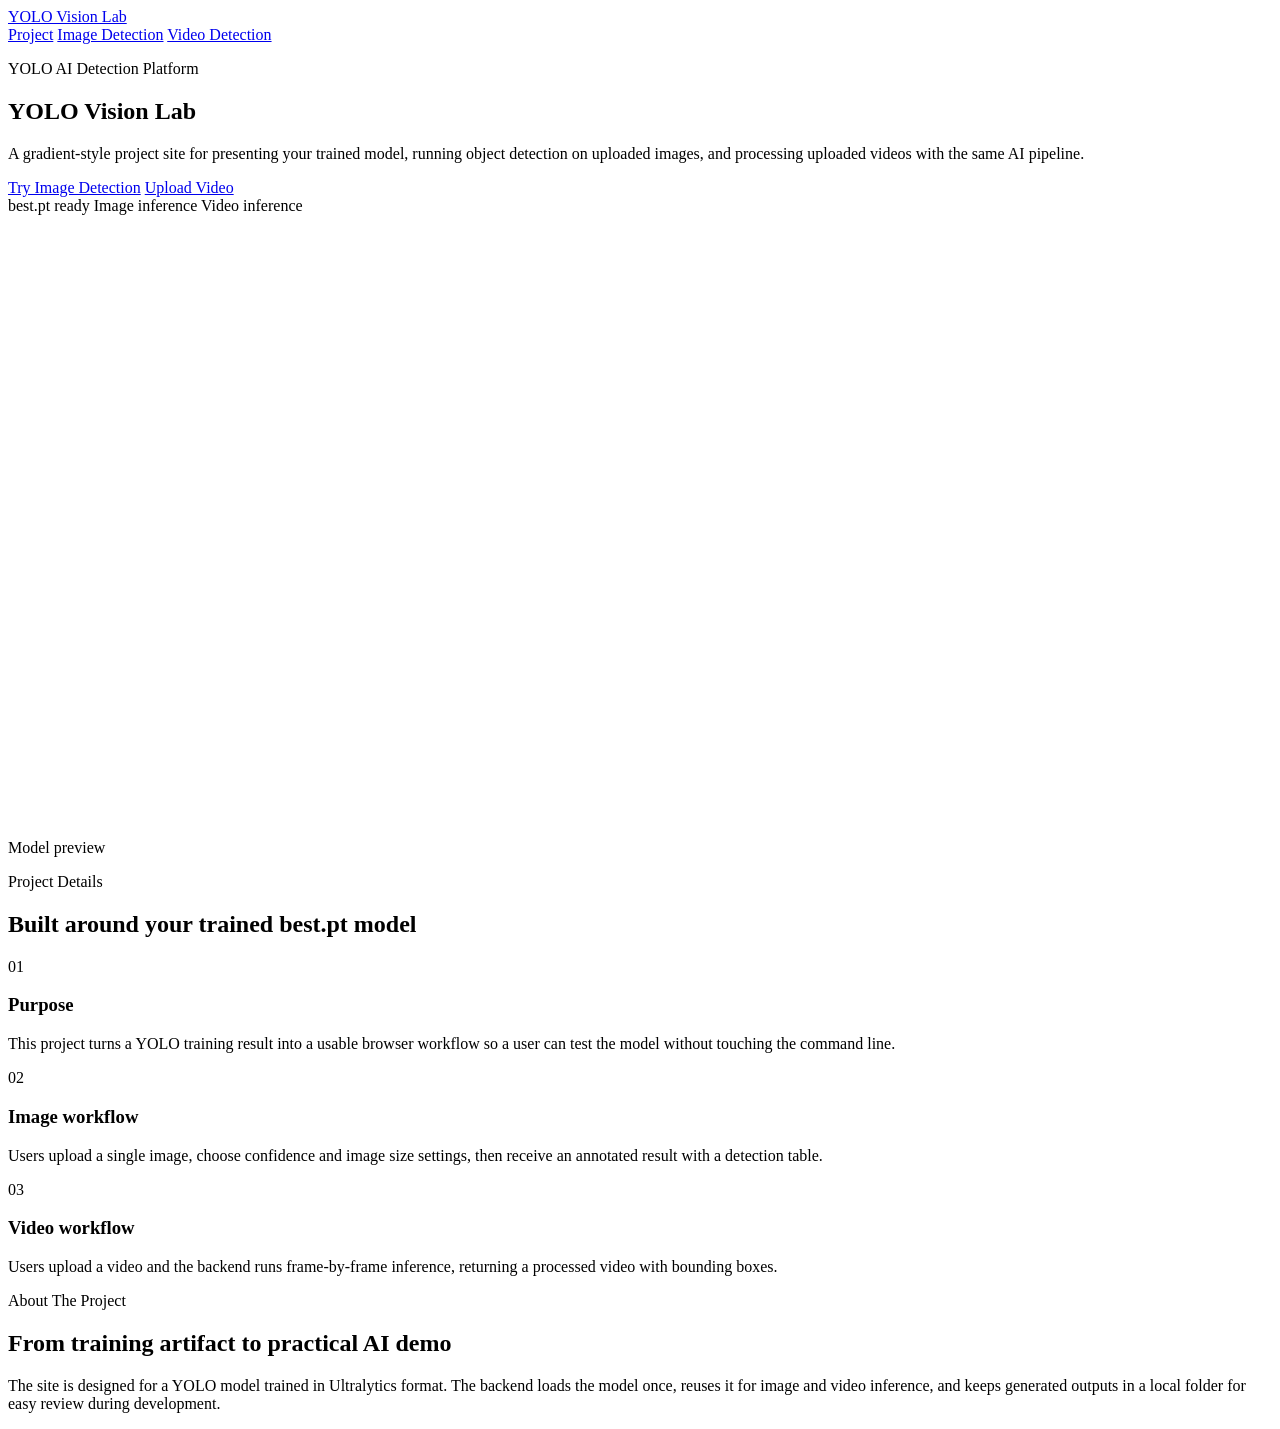
==== static/index.html @ c18973a6 "Build YOLO detection website" ====
<!doctype html>
<html lang="en">
  <head>
    <meta charset="utf-8">
    <meta name="viewport" content="width=device-width, initial-scale=1">
    <title>YOLO Vision Lab</title>
    <link rel="stylesheet" href="/assets/styles.css">
    <script defer src="/assets/app.js"></script>
  </head>
  <body data-page="home">
    <header class="site-header">
      <a class="brand" href="/" aria-label="YOLO Vision Lab home">
        <span class="brand-mark"></span>
        <span>YOLO Vision Lab</span>
      </a>
      <nav class="nav-links" aria-label="Primary navigation">
        <a href="/" aria-current="page">Project</a>
        <a href="/image">Image Detection</a>
        <a href="/video">Video Detection</a>
      </nav>
    </header>

    <main>
      <section class="hero-shell">
        <div class="hero-copy">
          <p class="eyebrow">YOLO AI Detection Platform</p>
          <h1>YOLO Vision Lab</h1>
          <p class="lead">
            A gradient-style project site for presenting your trained model, running object
            detection on uploaded images, and processing uploaded videos with the same AI pipeline.
          </p>
          <div class="hero-actions">
            <a class="button primary" href="/image">Try Image Detection</a>
            <a class="button secondary" href="/video">Upload Video</a>
          </div>
          <div class="signal-row" aria-label="Project highlights">
            <span>best.pt ready</span>
            <span>Image inference</span>
            <span>Video inference</span>
          </div>
        </div>
        <div class="vision-stage" aria-label="Animated detection preview">
          <canvas id="vision-canvas" width="900" height="620"></canvas>
          <div class="stage-status">
            <span class="pulse-dot"></span>
            <span>Model preview</span>
          </div>
        </div>
      </section>

      <section class="content-band">
        <div class="section-heading">
          <p class="eyebrow">Project Details</p>
          <h2>Built around your trained <span>best.pt</span> model</h2>
        </div>
        <div class="detail-grid">
          <article class="detail-card">
            <span class="card-index">01</span>
            <h3>Purpose</h3>
            <p>
              This project turns a YOLO training result into a usable browser workflow so a user
              can test the model without touching the command line.
            </p>
          </article>
          <article class="detail-card">
            <span class="card-index">02</span>
            <h3>Image workflow</h3>
            <p>
              Users upload a single image, choose confidence and image size settings, then receive
              an annotated result with a detection table.
            </p>
          </article>
          <article class="detail-card">
            <span class="card-index">03</span>
            <h3>Video workflow</h3>
            <p>
              Users upload a video and the backend runs frame-by-frame inference, returning a
              processed video with bounding boxes.
            </p>
          </article>
        </div>
      </section>

      <section class="content-band light">
        <div class="about-layout">
          <div>
            <p class="eyebrow">About The Project</p>
            <h2>From training artifact to practical AI demo</h2>
          </div>
          <p>
            The site is designed for a YOLO model trained in Ultralytics format. The backend loads
            the model once, reuses it for image and video inference, and keeps generated outputs in
            a local folder for easy review during development.
          </p>
        </div>
      </section>
    </main>
  </body>
</html>
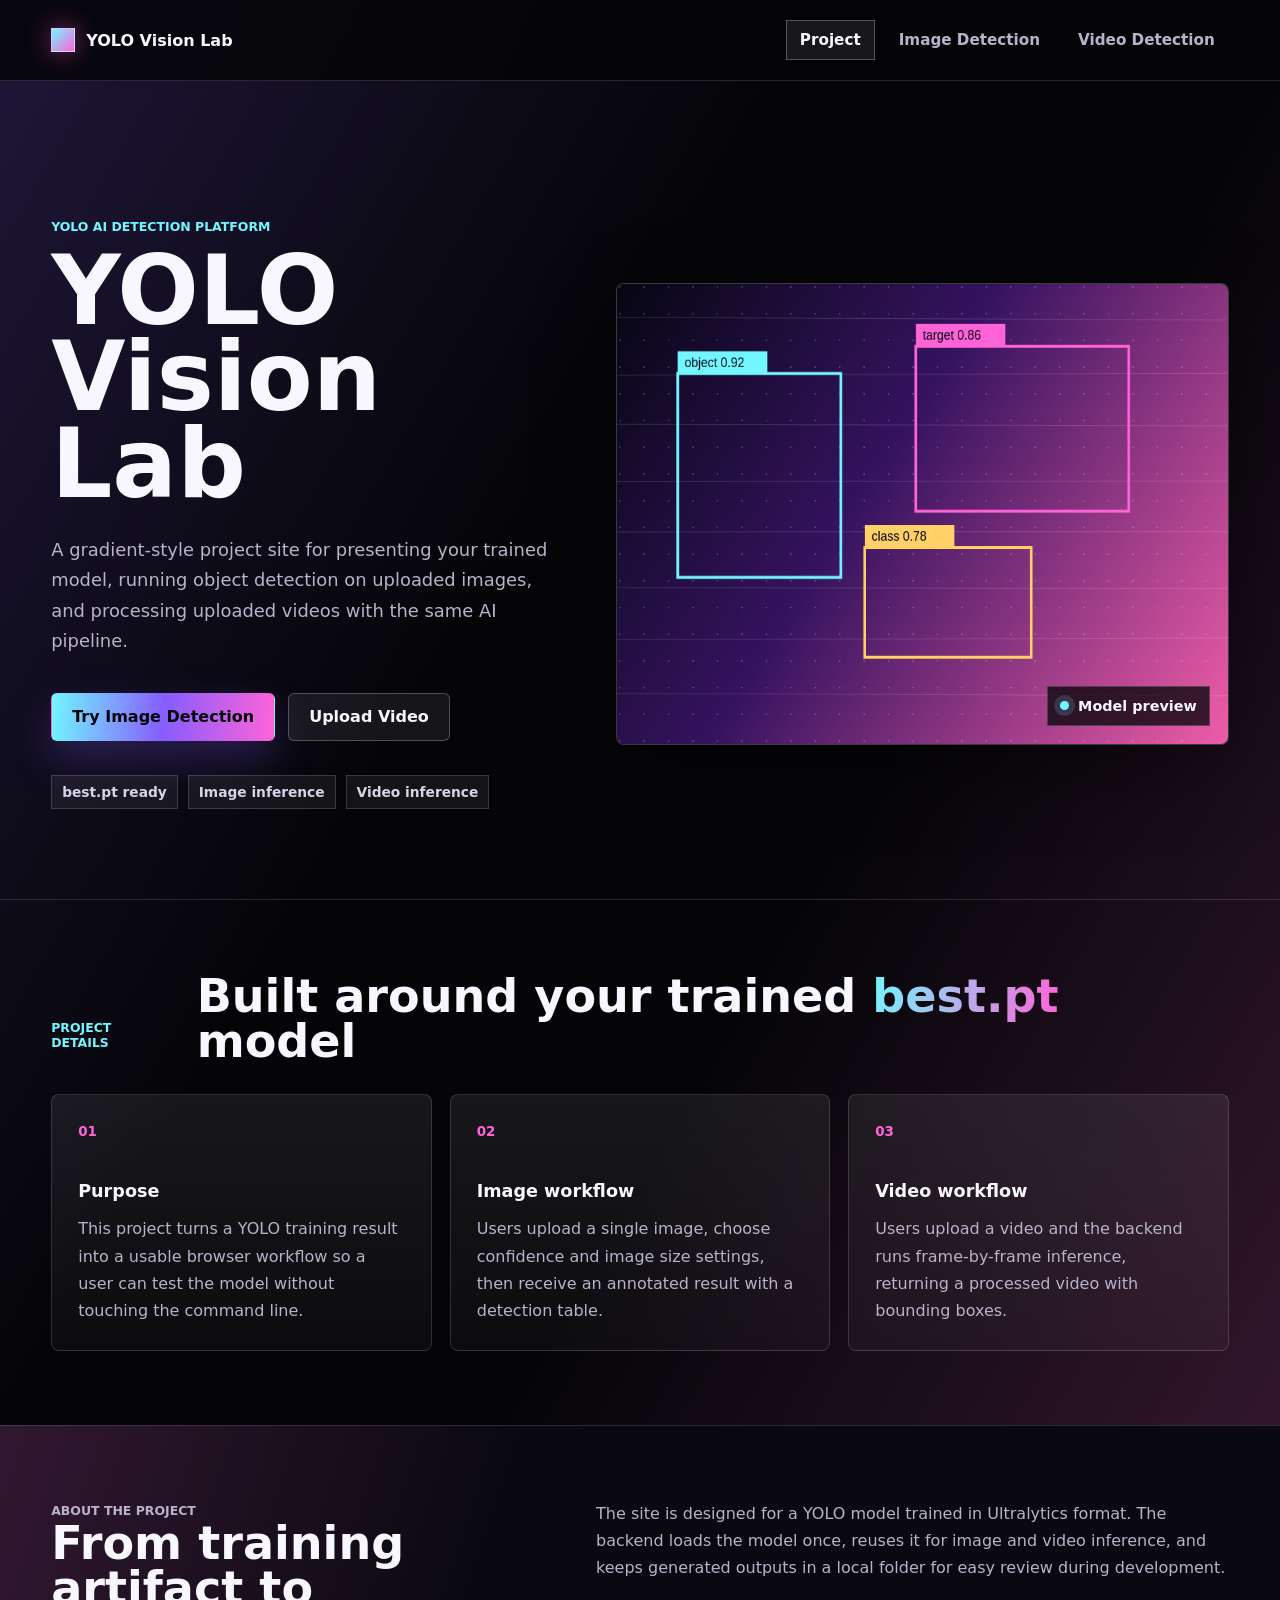
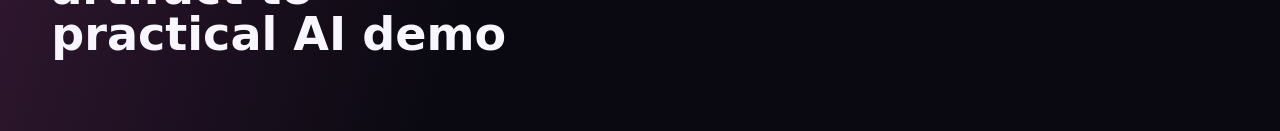
==== commit 2ff6f18a: "Add GitHub Pages preview" ====
--- a/static/index.html
+++ b/static/index.html
@@ -4,19 +4,19 @@
     <meta charset="utf-8">
     <meta name="viewport" content="width=device-width, initial-scale=1">
     <title>YOLO Vision Lab</title>
-    <link rel="stylesheet" href="/assets/styles.css">
-    <script defer src="/assets/app.js"></script>
+    <link rel="stylesheet" href="assets/styles.css">
+    <script defer src="assets/app.js"></script>
   </head>
   <body data-page="home">
     <header class="site-header">
-      <a class="brand" href="/" aria-label="YOLO Vision Lab home">
+      <a class="brand" href="index.html" aria-label="YOLO Vision Lab home">
         <span class="brand-mark"></span>
         <span>YOLO Vision Lab</span>
       </a>
       <nav class="nav-links" aria-label="Primary navigation">
-        <a href="/" aria-current="page">Project</a>
-        <a href="/image">Image Detection</a>
-        <a href="/video">Video Detection</a>
+        <a href="index.html" aria-current="page">Project</a>
+        <a href="image.html">Image Detection</a>
+        <a href="video.html">Video Detection</a>
       </nav>
     </header>
 
@@ -30,8 +30,8 @@
             detection on uploaded images, and processing uploaded videos with the same AI pipeline.
           </p>
           <div class="hero-actions">
-            <a class="button primary" href="/image">Try Image Detection</a>
-            <a class="button secondary" href="/video">Upload Video</a>
+            <a class="button primary" href="image.html">Try Image Detection</a>
+            <a class="button secondary" href="video.html">Upload Video</a>
           </div>
           <div class="signal-row" aria-label="Project highlights">
             <span>best.pt ready</span>
--- a/static/assets/styles.css
+++ b/static/assets/styles.css
@@ -0,0 +1,574 @@
+:root {
+  color-scheme: dark;
+  --ink: #f8f7ff;
+  --muted: #b8b2ca;
+  --paper: #050508;
+  --surface: #0f0d18;
+  --surface-strong: #171225;
+  --line: rgba(255, 255, 255, 0.14);
+  --cyan: #72f6ff;
+  --pink: #ff63d8;
+  --violet: #865dff;
+  --gold: #ffd166;
+  --shadow: 0 24px 80px rgba(0, 0, 0, 0.38);
+  font-family: Inter, ui-sans-serif, system-ui, -apple-system, BlinkMacSystemFont, "Segoe UI", sans-serif;
+}
+
+* {
+  box-sizing: border-box;
+}
+
+body {
+  margin: 0;
+  min-height: 100vh;
+  background:
+    linear-gradient(120deg, rgba(134, 93, 255, 0.2), transparent 36%),
+    linear-gradient(300deg, rgba(255, 99, 216, 0.22), transparent 42%),
+    var(--paper);
+  color: var(--ink);
+}
+
+a {
+  color: inherit;
+  text-decoration: none;
+}
+
+button,
+input,
+select {
+  font: inherit;
+}
+
+.site-header {
+  position: sticky;
+  top: 0;
+  z-index: 10;
+  display: flex;
+  align-items: center;
+  justify-content: space-between;
+  gap: 24px;
+  padding: 20px clamp(18px, 4vw, 64px);
+  border-bottom: 1px solid var(--line);
+  background: rgba(5, 5, 8, 0.86);
+  backdrop-filter: blur(18px);
+}
+
+.brand {
+  display: inline-flex;
+  align-items: center;
+  gap: 11px;
+  min-width: max-content;
+  font-weight: 820;
+}
+
+.brand-mark {
+  width: 24px;
+  height: 24px;
+  border: 1px solid rgba(255, 255, 255, 0.42);
+  background: linear-gradient(135deg, var(--cyan), var(--pink));
+  box-shadow: 0 0 26px rgba(255, 99, 216, 0.48);
+}
+
+.nav-links {
+  display: flex;
+  align-items: center;
+  justify-content: flex-end;
+  gap: 10px;
+  flex-wrap: wrap;
+}
+
+.nav-links a {
+  padding: 10px 13px;
+  border: 1px solid transparent;
+  color: var(--muted);
+  font-size: 0.95rem;
+  font-weight: 720;
+}
+
+.nav-links a:hover,
+.nav-links a[aria-current="page"] {
+  border-color: rgba(255, 255, 255, 0.26);
+  background: rgba(255, 255, 255, 0.08);
+  color: var(--ink);
+}
+
+.hero-shell {
+  display: grid;
+  grid-template-columns: minmax(0, 0.9fr) minmax(360px, 1.1fr);
+  gap: clamp(30px, 5vw, 76px);
+  align-items: center;
+  min-height: calc(100vh - 82px);
+  padding: clamp(48px, 7vw, 96px) clamp(18px, 4vw, 64px) 42px;
+}
+
+.hero-copy {
+  max-width: 680px;
+}
+
+.eyebrow {
+  margin: 0 0 14px;
+  color: var(--cyan);
+  font-size: 0.78rem;
+  font-weight: 860;
+  letter-spacing: 0;
+  text-transform: uppercase;
+}
+
+h1,
+h2,
+h3,
+p {
+  overflow-wrap: anywhere;
+}
+
+h1 {
+  margin: 0;
+  max-width: 780px;
+  font-size: clamp(3.3rem, 7.5vw, 7.2rem);
+  line-height: 0.9;
+  letter-spacing: 0;
+}
+
+h2 {
+  margin: 0;
+  font-size: clamp(2rem, 3.6vw, 3.7rem);
+  line-height: 0.98;
+  letter-spacing: 0;
+}
+
+h2 span {
+  background: linear-gradient(100deg, var(--cyan), var(--pink));
+  -webkit-background-clip: text;
+  background-clip: text;
+  color: transparent;
+}
+
+h3 {
+  margin: 0 0 14px;
+  font-size: 1.1rem;
+}
+
+.lead {
+  margin: 28px 0 0;
+  max-width: 620px;
+  color: var(--muted);
+  font-size: 1.12rem;
+  line-height: 1.7;
+}
+
+.hero-actions {
+  display: flex;
+  flex-wrap: wrap;
+  gap: 13px;
+  margin-top: 36px;
+}
+
+.button {
+  display: inline-flex;
+  align-items: center;
+  justify-content: center;
+  min-height: 48px;
+  padding: 0 20px;
+  border: 1px solid rgba(255, 255, 255, 0.24);
+  border-radius: 6px;
+  cursor: pointer;
+  font-weight: 820;
+}
+
+.button.primary {
+  border-color: transparent;
+  background: linear-gradient(95deg, var(--cyan), var(--violet), var(--pink));
+  color: #050508;
+  box-shadow: 0 18px 42px rgba(134, 93, 255, 0.26);
+}
+
+.button.secondary {
+  background: rgba(255, 255, 255, 0.07);
+  color: var(--ink);
+}
+
+.button.full {
+  width: 100%;
+}
+
+.button:disabled {
+  cursor: wait;
+  opacity: 0.72;
+}
+
+.signal-row {
+  display: flex;
+  flex-wrap: wrap;
+  gap: 10px;
+  margin-top: 34px;
+}
+
+.signal-row span {
+  padding: 8px 10px;
+  border: 1px solid rgba(255, 255, 255, 0.16);
+  background: rgba(255, 255, 255, 0.06);
+  color: #d8d4e8;
+  font-size: 0.86rem;
+  font-weight: 760;
+}
+
+.vision-stage {
+  position: relative;
+  min-height: 460px;
+  overflow: hidden;
+  border: 1px solid rgba(255, 255, 255, 0.2);
+  border-radius: 8px;
+  background: #070713;
+  box-shadow: var(--shadow);
+}
+
+.vision-stage canvas {
+  display: block;
+  width: 100%;
+  height: 100%;
+  min-height: 460px;
+}
+
+.stage-status {
+  position: absolute;
+  right: 18px;
+  bottom: 18px;
+  display: inline-flex;
+  align-items: center;
+  gap: 9px;
+  padding: 11px 12px;
+  border: 1px solid rgba(255, 255, 255, 0.18);
+  background: rgba(5, 5, 8, 0.76);
+  color: var(--ink);
+  font-size: 0.9rem;
+  font-weight: 780;
+}
+
+.pulse-dot {
+  width: 9px;
+  height: 9px;
+  border-radius: 999px;
+  background: var(--cyan);
+  box-shadow: 0 0 0 6px rgba(114, 246, 255, 0.16);
+}
+
+.content-band {
+  padding: 74px clamp(18px, 4vw, 64px);
+  border-top: 1px solid var(--line);
+}
+
+.content-band.light {
+  background:
+    linear-gradient(108deg, rgba(255, 99, 216, 0.16), transparent 38%),
+    #0a0911;
+}
+
+.section-heading {
+  display: flex;
+  align-items: end;
+  justify-content: space-between;
+  gap: 24px;
+  max-width: 1180px;
+  margin: 0 auto 30px;
+}
+
+.detail-grid {
+  display: grid;
+  grid-template-columns: repeat(3, minmax(0, 1fr));
+  gap: 18px;
+  max-width: 1180px;
+  margin: 0 auto;
+}
+
+.detail-card {
+  min-height: 230px;
+  padding: 26px;
+  border: 1px solid var(--line);
+  border-radius: 8px;
+  background: linear-gradient(180deg, rgba(255, 255, 255, 0.08), rgba(255, 255, 255, 0.03));
+}
+
+.card-index {
+  display: inline-block;
+  margin-bottom: 42px;
+  color: var(--pink);
+  font-size: 0.84rem;
+  font-weight: 860;
+}
+
+.detail-card p,
+.about-layout p {
+  margin: 0;
+  color: var(--muted);
+  line-height: 1.7;
+}
+
+.about-layout {
+  display: grid;
+  grid-template-columns: minmax(240px, 0.76fr) minmax(300px, 1fr);
+  gap: clamp(24px, 5vw, 86px);
+  max-width: 1180px;
+  margin: 0 auto;
+}
+
+.tool-page {
+  padding: 52px clamp(18px, 4vw, 64px) 70px;
+}
+
+.tool-intro {
+  max-width: 1180px;
+  margin: 0 auto 30px;
+}
+
+.tool-intro h1 {
+  max-width: 920px;
+  font-size: clamp(2.5rem, 5vw, 5rem);
+  line-height: 0.96;
+}
+
+.tool-layout {
+  display: grid;
+  grid-template-columns: minmax(280px, 370px) minmax(0, 1fr);
+  gap: 22px;
+  align-items: start;
+  max-width: 1180px;
+  margin: 0 auto;
+}
+
+.control-panel,
+.result-panel {
+  border: 1px solid var(--line);
+  border-radius: 8px;
+  background: rgba(15, 13, 24, 0.86);
+  box-shadow: var(--shadow);
+}
+
+.control-panel {
+  display: grid;
+  gap: 20px;
+  padding: 20px;
+}
+
+.file-drop {
+  position: relative;
+  display: grid;
+  gap: 7px;
+  min-height: 146px;
+  align-content: center;
+  padding: 18px;
+  border: 1px dashed rgba(255, 255, 255, 0.34);
+  border-radius: 8px;
+  background: rgba(255, 255, 255, 0.05);
+  cursor: pointer;
+}
+
+.file-drop input {
+  position: absolute;
+  inset: 0;
+  width: 100%;
+  opacity: 0;
+  cursor: pointer;
+}
+
+.file-drop-title {
+  font-size: 1.35rem;
+  font-weight: 860;
+}
+
+.file-drop-meta {
+  color: var(--muted);
+}
+
+.field-row {
+  display: grid;
+  gap: 8px;
+}
+
+.field-row label {
+  color: #e6e2f4;
+  font-size: 0.92rem;
+  font-weight: 780;
+}
+
+.range-wrap {
+  display: grid;
+  grid-template-columns: 1fr 52px;
+  gap: 10px;
+  align-items: center;
+}
+
+input[type="range"] {
+  accent-color: var(--pink);
+}
+
+select,
+input[type="number"] {
+  width: 100%;
+  min-height: 43px;
+  padding: 0 10px;
+  border: 1px solid rgba(255, 255, 255, 0.18);
+  border-radius: 6px;
+  background: #090812;
+  color: var(--ink);
+}
+
+.form-message {
+  min-height: 42px;
+  margin: 0;
+  color: var(--muted);
+  font-size: 0.92rem;
+  line-height: 1.45;
+}
+
+.form-message[data-tone="success"] {
+  color: var(--cyan);
+}
+
+.form-message[data-tone="error"] {
+  color: #ff9d8b;
+}
+
+.result-panel {
+  overflow: hidden;
+}
+
+.result-media {
+  display: grid;
+  place-items: center;
+  min-height: 460px;
+  background:
+    linear-gradient(135deg, rgba(114, 246, 255, 0.12), transparent 35%),
+    linear-gradient(315deg, rgba(255, 99, 216, 0.15), transparent 40%),
+    #070713;
+}
+
+.result-media.empty {
+  color: #d9d3ed;
+  font-weight: 780;
+}
+
+.result-media img,
+.result-media video {
+  display: block;
+  width: 100%;
+  max-height: 640px;
+  object-fit: contain;
+}
+
+.result-summary {
+  display: grid;
+  grid-template-columns: repeat(2, minmax(0, 1fr));
+  border-top: 1px solid var(--line);
+  border-bottom: 1px solid var(--line);
+}
+
+.result-summary.three {
+  grid-template-columns: repeat(3, minmax(0, 1fr));
+}
+
+.result-summary > div {
+  padding: 17px;
+  border-right: 1px solid var(--line);
+}
+
+.result-summary > div:last-child {
+  border-right: 0;
+}
+
+.metric-label {
+  margin: 0 0 5px;
+  color: var(--muted);
+  font-size: 0.78rem;
+  font-weight: 840;
+  letter-spacing: 0;
+  text-transform: uppercase;
+}
+
+.metric-value {
+  margin: 0;
+  font-size: 1.45rem;
+  font-weight: 860;
+}
+
+.table-shell {
+  overflow-x: auto;
+}
+
+table {
+  width: 100%;
+  border-collapse: collapse;
+}
+
+th,
+td {
+  padding: 14px 16px;
+  border-bottom: 1px solid var(--line);
+  text-align: left;
+  white-space: nowrap;
+}
+
+th {
+  background: rgba(255, 255, 255, 0.05);
+  color: #e6e2f4;
+  font-size: 0.82rem;
+  text-transform: uppercase;
+}
+
+td {
+  color: #ddd8ef;
+}
+
+@media (max-width: 880px) {
+  .site-header {
+    align-items: flex-start;
+    flex-direction: column;
+  }
+
+  .nav-links {
+    justify-content: flex-start;
+  }
+
+  .hero-shell,
+  .tool-layout,
+  .about-layout {
+    grid-template-columns: 1fr;
+  }
+
+  .hero-shell {
+    min-height: auto;
+  }
+
+  .detail-grid {
+    grid-template-columns: 1fr;
+  }
+
+  .section-heading {
+    display: block;
+  }
+}
+
+@media (max-width: 560px) {
+  .nav-links a {
+    padding: 8px 9px;
+    font-size: 0.88rem;
+  }
+
+  .hero-actions,
+  .button {
+    width: 100%;
+  }
+
+  .result-summary,
+  .result-summary.three {
+    grid-template-columns: 1fr;
+  }
+
+  .result-summary > div {
+    border-right: 0;
+    border-bottom: 1px solid var(--line);
+  }
+
+  .result-summary > div:last-child {
+    border-bottom: 0;
+  }
+}
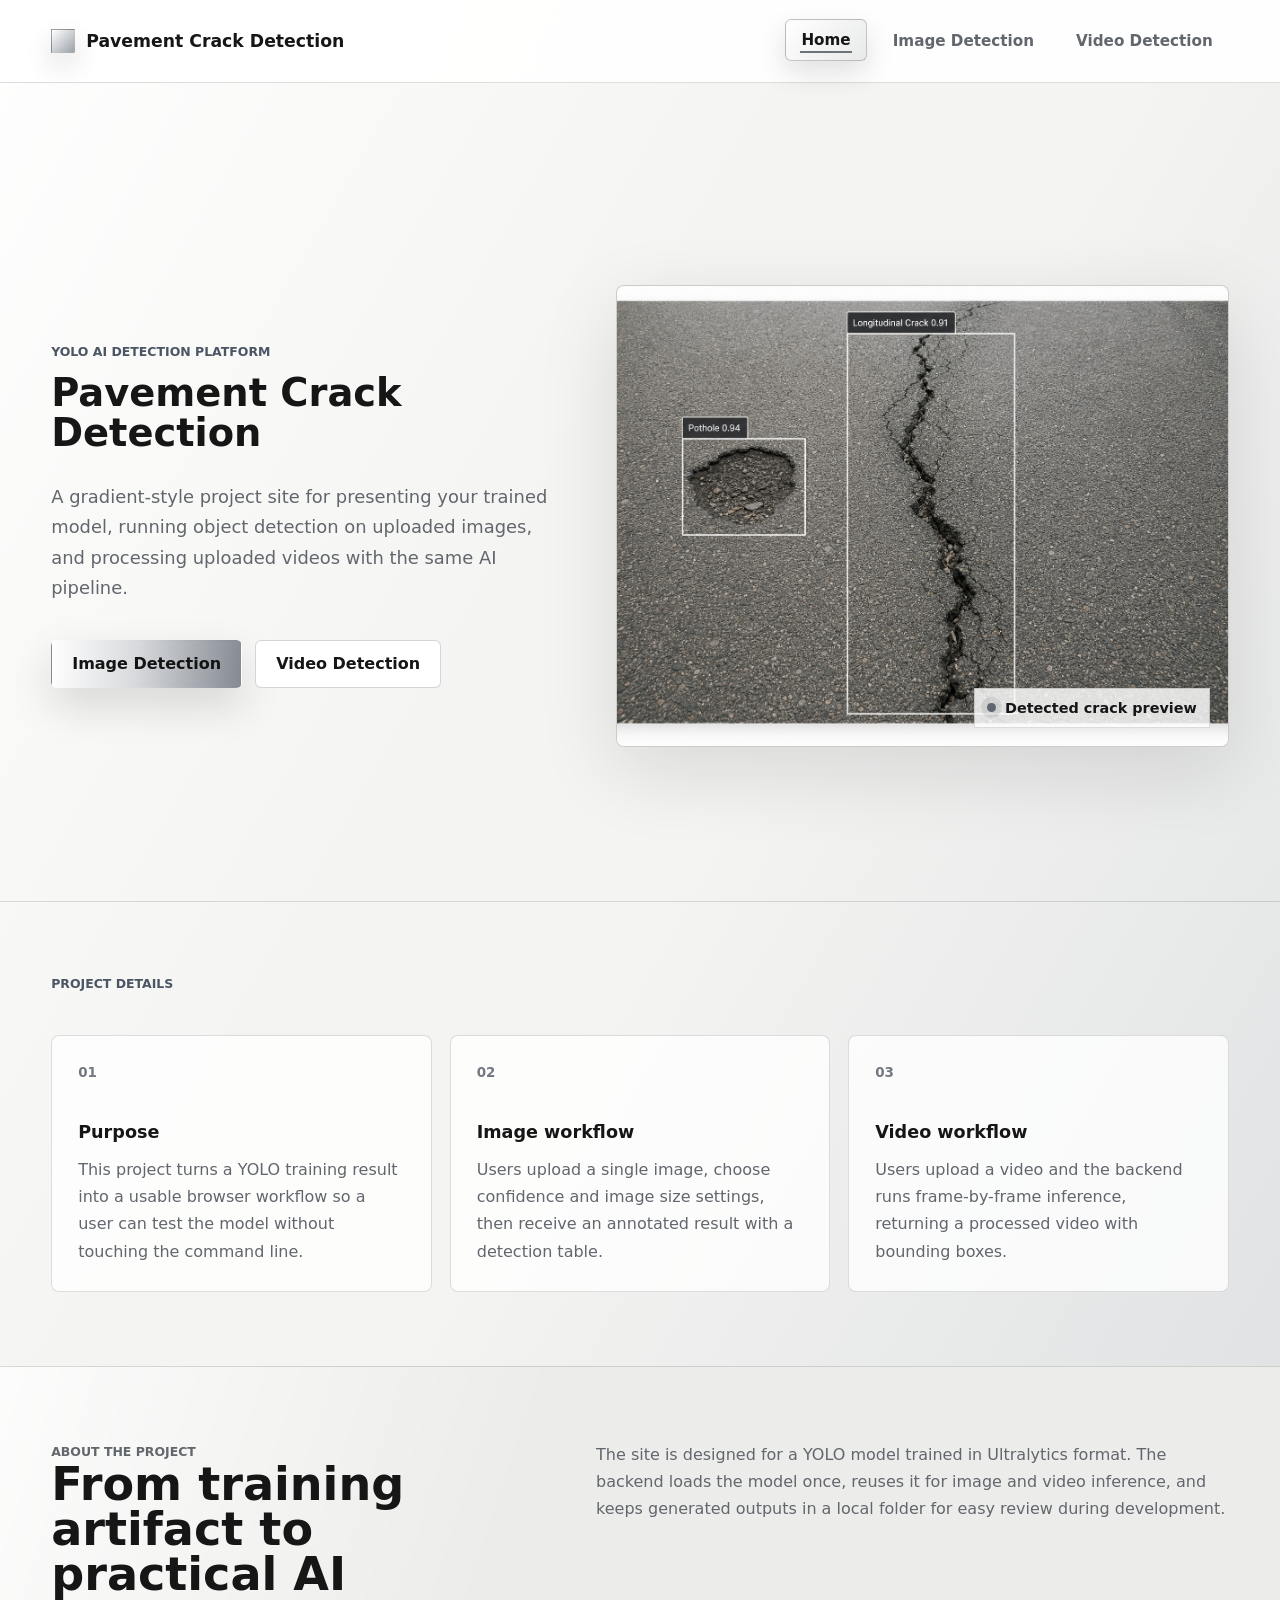
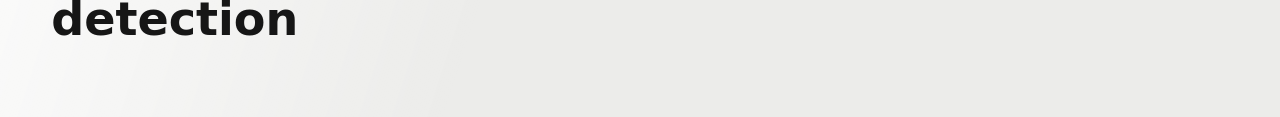
==== commit 826ccc6b: "Refine homepage branding and preview" ====
--- a/static/index.html
+++ b/static/index.html
@@ -3,18 +3,18 @@
   <head>
     <meta charset="utf-8">
     <meta name="viewport" content="width=device-width, initial-scale=1">
-    <title>YOLO Vision Lab</title>
+    <title>Pavement Crack Detection</title>
     <link rel="stylesheet" href="assets/styles.css">
     <script defer src="assets/app.js"></script>
   </head>
   <body data-page="home">
     <header class="site-header">
-      <a class="brand" href="index.html" aria-label="YOLO Vision Lab home">
+      <a class="brand" href="index.html" aria-label="Pavement Crack Detection home">
         <span class="brand-mark"></span>
-        <span>YOLO Vision Lab</span>
+        <span>Pavement Crack Detection</span>
       </a>
       <nav class="nav-links" aria-label="Primary navigation">
-        <a href="index.html" aria-current="page">Project</a>
+        <a href="index.html" aria-current="page">Home</a>
         <a href="image.html">Image Detection</a>
         <a href="video.html">Video Detection</a>
       </nav>
@@ -24,26 +24,21 @@
       <section class="hero-shell">
         <div class="hero-copy">
           <p class="eyebrow">YOLO AI Detection Platform</p>
-          <h1>YOLO Vision Lab</h1>
+          <h1>Pavement Crack Detection</h1>
           <p class="lead">
             A gradient-style project site for presenting your trained model, running object
             detection on uploaded images, and processing uploaded videos with the same AI pipeline.
           </p>
           <div class="hero-actions">
-            <a class="button primary" href="image.html">Try Image Detection</a>
-            <a class="button secondary" href="video.html">Upload Video</a>
-          </div>
-          <div class="signal-row" aria-label="Project highlights">
-            <span>best.pt ready</span>
-            <span>Image inference</span>
-            <span>Video inference</span>
+            <a class="button primary" href="image.html">Image Detection</a>
+            <a class="button secondary" href="video.html">Video Detection</a>
           </div>
         </div>
-        <div class="vision-stage" aria-label="Animated detection preview">
-          <canvas id="vision-canvas" width="900" height="620"></canvas>
+        <div class="vision-stage" aria-label="Pavement crack detection preview">
+          <img class="crack-preview" src="assets/pavement-crack-detection.png" alt="Detected pavement crack with confidence labels">
           <div class="stage-status">
             <span class="pulse-dot"></span>
-            <span>Model preview</span>
+            <span>Detected crack preview</span>
           </div>
         </div>
       </section>
@@ -51,7 +46,6 @@
       <section class="content-band">
         <div class="section-heading">
           <p class="eyebrow">Project Details</p>
-          <h2>Built around your trained <span>best.pt</span> model</h2>
         </div>
         <div class="detail-grid">
           <article class="detail-card">
@@ -85,7 +79,7 @@
         <div class="about-layout">
           <div>
             <p class="eyebrow">About The Project</p>
-            <h2>From training artifact to practical AI demo</h2>
+            <h2>From training artifact to practical AI detection</h2>
           </div>
           <p>
             The site is designed for a YOLO model trained in Ultralytics format. The backend loads
--- a/static/assets/styles.css
+++ b/static/assets/styles.css
@@ -1,16 +1,16 @@
 :root {
-  color-scheme: dark;
-  --ink: #f8f7ff;
-  --muted: #b8b2ca;
-  --paper: #050508;
-  --surface: #0f0d18;
-  --surface-strong: #171225;
-  --line: rgba(255, 255, 255, 0.14);
-  --cyan: #72f6ff;
-  --pink: #ff63d8;
-  --violet: #865dff;
-  --gold: #ffd166;
-  --shadow: 0 24px 80px rgba(0, 0, 0, 0.38);
+  color-scheme: light;
+  --ink: #161616;
+  --muted: #62666d;
+  --paper: #f4f4f2;
+  --surface: #ffffff;
+  --surface-strong: #ededeb;
+  --line: rgba(22, 22, 22, 0.14);
+  --cyan: #4b5563;
+  --pink: #8f949b;
+  --violet: #d8dadd;
+  --gold: #f1f1ef;
+  --shadow: 0 24px 80px rgba(18, 18, 18, 0.12);
   font-family: Inter, ui-sans-serif, system-ui, -apple-system, BlinkMacSystemFont, "Segoe UI", sans-serif;
 }
 
@@ -22,8 +22,8 @@
   margin: 0;
   min-height: 100vh;
   background:
-    linear-gradient(120deg, rgba(134, 93, 255, 0.2), transparent 36%),
-    linear-gradient(300deg, rgba(255, 99, 216, 0.22), transparent 42%),
+    linear-gradient(120deg, rgba(255, 255, 255, 0.94), transparent 38%),
+    linear-gradient(300deg, rgba(210, 213, 217, 0.7), transparent 48%),
     var(--paper);
   color: var(--ink);
 }
@@ -46,10 +46,10 @@
   display: flex;
   align-items: center;
   justify-content: space-between;
-  gap: 24px;
+  gap: 18px;
   padding: 20px clamp(18px, 4vw, 64px);
   border-bottom: 1px solid var(--line);
-  background: rgba(5, 5, 8, 0.86);
+  background: rgba(255, 255, 255, 0.88);
   backdrop-filter: blur(18px);
 }
 
@@ -59,14 +59,15 @@
   gap: 11px;
   min-width: max-content;
   font-weight: 820;
+  font-size: clamp(0.92rem, 1.6vw, 1.08rem);
 }
 
 .brand-mark {
   width: 24px;
   height: 24px;
-  border: 1px solid rgba(255, 255, 255, 0.42);
-  background: linear-gradient(135deg, var(--cyan), var(--pink));
-  box-shadow: 0 0 26px rgba(255, 99, 216, 0.48);
+  border: 1px solid rgba(22, 22, 22, 0.22);
+  background: linear-gradient(135deg, #ffffff, #9da3aa);
+  box-shadow: 0 12px 28px rgba(22, 22, 22, 0.14);
 }
 
 .nav-links {
@@ -78,18 +79,41 @@
 }
 
 .nav-links a {
-  padding: 10px 13px;
+  position: relative;
+  padding: 11px 15px;
   border: 1px solid transparent;
+  border-radius: 6px;
   color: var(--muted);
   font-size: 0.95rem;
   font-weight: 720;
+  transition: background 180ms ease, border-color 180ms ease, color 180ms ease, transform 180ms ease, box-shadow 180ms ease;
 }
 
 .nav-links a:hover,
 .nav-links a[aria-current="page"] {
-  border-color: rgba(255, 255, 255, 0.26);
-  background: rgba(255, 255, 255, 0.08);
+  border-color: rgba(22, 22, 22, 0.24);
+  background: linear-gradient(135deg, #ffffff, #e8e9e9);
   color: var(--ink);
+  box-shadow: 0 12px 28px rgba(18, 18, 18, 0.12);
+  transform: translateY(-1px);
+}
+
+.nav-links a::after {
+  position: absolute;
+  right: 14px;
+  bottom: 7px;
+  left: 14px;
+  height: 2px;
+  background: #6c737b;
+  content: "";
+  transform: scaleX(0);
+  transform-origin: center;
+  transition: transform 180ms ease;
+}
+
+.nav-links a:hover::after,
+.nav-links a[aria-current="page"]::after {
+  transform: scaleX(1);
 }
 
 .hero-shell {
@@ -107,7 +131,7 @@
 
 .eyebrow {
   margin: 0 0 14px;
-  color: var(--cyan);
+  color: #4b5563;
   font-size: 0.78rem;
   font-weight: 860;
   letter-spacing: 0;
@@ -124,8 +148,8 @@
 h1 {
   margin: 0;
   max-width: 780px;
-  font-size: clamp(3.3rem, 7.5vw, 7.2rem);
-  line-height: 0.9;
+  font-size: clamp(1.9rem, 3vw, 2.55rem);
+  line-height: 1.05;
   letter-spacing: 0;
 }
 
@@ -137,7 +161,7 @@
 }
 
 h2 span {
-  background: linear-gradient(100deg, var(--cyan), var(--pink));
+  background: linear-gradient(100deg, #111111, #7d848c);
   -webkit-background-clip: text;
   background-clip: text;
   color: transparent;
@@ -169,7 +193,7 @@
   justify-content: center;
   min-height: 48px;
   padding: 0 20px;
-  border: 1px solid rgba(255, 255, 255, 0.24);
+  border: 1px solid rgba(22, 22, 22, 0.18);
   border-radius: 6px;
   cursor: pointer;
   font-weight: 820;
@@ -177,13 +201,13 @@
 
 .button.primary {
   border-color: transparent;
-  background: linear-gradient(95deg, var(--cyan), var(--violet), var(--pink));
-  color: #050508;
-  box-shadow: 0 18px 42px rgba(134, 93, 255, 0.26);
+  background: linear-gradient(95deg, #ffffff, #d7d9dc 45%, #848a92);
+  color: #141414;
+  box-shadow: 0 18px 42px rgba(22, 22, 22, 0.14);
 }
 
 .button.secondary {
-  background: rgba(255, 255, 255, 0.07);
+  background: #ffffff;
   color: var(--ink);
 }
 
@@ -205,9 +229,9 @@
 
 .signal-row span {
   padding: 8px 10px;
-  border: 1px solid rgba(255, 255, 255, 0.16);
-  background: rgba(255, 255, 255, 0.06);
-  color: #d8d4e8;
+  border: 1px solid rgba(22, 22, 22, 0.14);
+  background: rgba(255, 255, 255, 0.72);
+  color: #3b3f45;
   font-size: 0.86rem;
   font-weight: 760;
 }
@@ -216,17 +240,18 @@
   position: relative;
   min-height: 460px;
   overflow: hidden;
-  border: 1px solid rgba(255, 255, 255, 0.2);
+  border: 1px solid rgba(22, 22, 22, 0.16);
   border-radius: 8px;
-  background: #070713;
+  background: #efefed;
   box-shadow: var(--shadow);
 }
 
-.vision-stage canvas {
+.crack-preview {
   display: block;
   width: 100%;
   height: 100%;
   min-height: 460px;
+  object-fit: cover;
 }
 
 .stage-status {
@@ -237,8 +262,8 @@
   align-items: center;
   gap: 9px;
   padding: 11px 12px;
-  border: 1px solid rgba(255, 255, 255, 0.18);
-  background: rgba(5, 5, 8, 0.76);
+  border: 1px solid rgba(22, 22, 22, 0.14);
+  background: rgba(255, 255, 255, 0.82);
   color: var(--ink);
   font-size: 0.9rem;
   font-weight: 780;
@@ -248,8 +273,8 @@
   width: 9px;
   height: 9px;
   border-radius: 999px;
-  background: var(--cyan);
-  box-shadow: 0 0 0 6px rgba(114, 246, 255, 0.16);
+  background: #5f666d;
+  box-shadow: 0 0 0 6px rgba(95, 102, 109, 0.14);
 }
 
 .content-band {
@@ -259,8 +284,8 @@
 
 .content-band.light {
   background:
-    linear-gradient(108deg, rgba(255, 99, 216, 0.16), transparent 38%),
-    #0a0911;
+    linear-gradient(108deg, rgba(255, 255, 255, 0.86), transparent 40%),
+    #ececea;
 }
 
 .section-heading {
@@ -285,13 +310,13 @@
   padding: 26px;
   border: 1px solid var(--line);
   border-radius: 8px;
-  background: linear-gradient(180deg, rgba(255, 255, 255, 0.08), rgba(255, 255, 255, 0.03));
+  background: rgba(255, 255, 255, 0.78);
 }
 
 .card-index {
   display: inline-block;
   margin-bottom: 42px;
-  color: var(--pink);
+  color: #737981;
   font-size: 0.84rem;
   font-weight: 860;
 }
@@ -339,7 +364,7 @@
 .result-panel {
   border: 1px solid var(--line);
   border-radius: 8px;
-  background: rgba(15, 13, 24, 0.86);
+  background: rgba(255, 255, 255, 0.82);
   box-shadow: var(--shadow);
 }
 
@@ -356,9 +381,9 @@
   min-height: 146px;
   align-content: center;
   padding: 18px;
-  border: 1px dashed rgba(255, 255, 255, 0.34);
+  border: 1px dashed rgba(22, 22, 22, 0.28);
   border-radius: 8px;
-  background: rgba(255, 255, 255, 0.05);
+  background: rgba(247, 247, 245, 0.95);
   cursor: pointer;
 }
 
@@ -385,7 +410,7 @@
 }
 
 .field-row label {
-  color: #e6e2f4;
+  color: #22252a;
   font-size: 0.92rem;
   font-weight: 780;
 }
@@ -398,7 +423,7 @@
 }
 
 input[type="range"] {
-  accent-color: var(--pink);
+  accent-color: #70757d;
 }
 
 select,
@@ -406,9 +431,9 @@
   width: 100%;
   min-height: 43px;
   padding: 0 10px;
-  border: 1px solid rgba(255, 255, 255, 0.18);
+  border: 1px solid rgba(22, 22, 22, 0.16);
   border-radius: 6px;
-  background: #090812;
+  background: #ffffff;
   color: var(--ink);
 }
 
@@ -421,15 +446,40 @@
 }
 
 .form-message[data-tone="success"] {
-  color: var(--cyan);
+  color: #3c6a45;
 }
 
 .form-message[data-tone="error"] {
-  color: #ff9d8b;
+  color: #9d3f32;
 }
 
 .result-panel {
   overflow: hidden;
+}
+
+.live-video-grid {
+  display: grid;
+  grid-template-columns: repeat(2, minmax(0, 1fr));
+  background: #f7f7f5;
+}
+
+.video-slot {
+  min-width: 0;
+  border-right: 1px solid var(--line);
+}
+
+.video-slot:last-child {
+  border-right: 0;
+}
+
+.slot-label {
+  margin: 0;
+  padding: 12px 16px;
+  border-bottom: 1px solid var(--line);
+  color: var(--muted);
+  font-size: 0.78rem;
+  font-weight: 840;
+  text-transform: uppercase;
 }
 
 .result-media {
@@ -437,14 +487,18 @@
   place-items: center;
   min-height: 460px;
   background:
-    linear-gradient(135deg, rgba(114, 246, 255, 0.12), transparent 35%),
-    linear-gradient(315deg, rgba(255, 99, 216, 0.15), transparent 40%),
-    #070713;
+    linear-gradient(135deg, rgba(255, 255, 255, 0.92), transparent 36%),
+    linear-gradient(315deg, rgba(200, 204, 209, 0.45), transparent 42%),
+    #eeeeec;
 }
 
 .result-media.empty {
-  color: #d9d3ed;
+  color: #4b5057;
   font-weight: 780;
+}
+
+.result-media.compact {
+  min-height: 330px;
 }
 
 .result-media img,
@@ -455,6 +509,25 @@
   object-fit: contain;
 }
 
+.stream-frame {
+  min-height: 330px;
+  background: #eeeeec;
+}
+
+.progress-track {
+  height: 8px;
+  border-top: 1px solid var(--line);
+  background: #e4e4e1;
+}
+
+.progress-track span {
+  display: block;
+  width: 0;
+  height: 100%;
+  background: linear-gradient(90deg, #343a40, #aeb3b8);
+  transition: width 220ms ease;
+}
+
 .result-summary {
   display: grid;
   grid-template-columns: repeat(2, minmax(0, 1fr));
@@ -473,6 +546,16 @@
 
 .result-summary > div:last-child {
   border-right: 0;
+}
+
+.final-actions {
+  display: flex;
+  justify-content: flex-end;
+  padding: 16px;
+}
+
+.final-actions[hidden] {
+  display: none;
 }
 
 .metric-label {
@@ -508,14 +591,14 @@
 }
 
 th {
-  background: rgba(255, 255, 255, 0.05);
-  color: #e6e2f4;
+  background: #f0f0ee;
+  color: #2f3338;
   font-size: 0.82rem;
   text-transform: uppercase;
 }
 
 td {
-  color: #ddd8ef;
+  color: #33373d;
 }
 
 @media (max-width: 880px) {
@@ -571,4 +654,17 @@
   .result-summary > div:last-child {
     border-bottom: 0;
   }
-}
+
+  .live-video-grid {
+    grid-template-columns: 1fr;
+  }
+
+  .video-slot {
+    border-right: 0;
+    border-bottom: 1px solid var(--line);
+  }
+
+  .video-slot:last-child {
+    border-bottom: 0;
+  }
+}
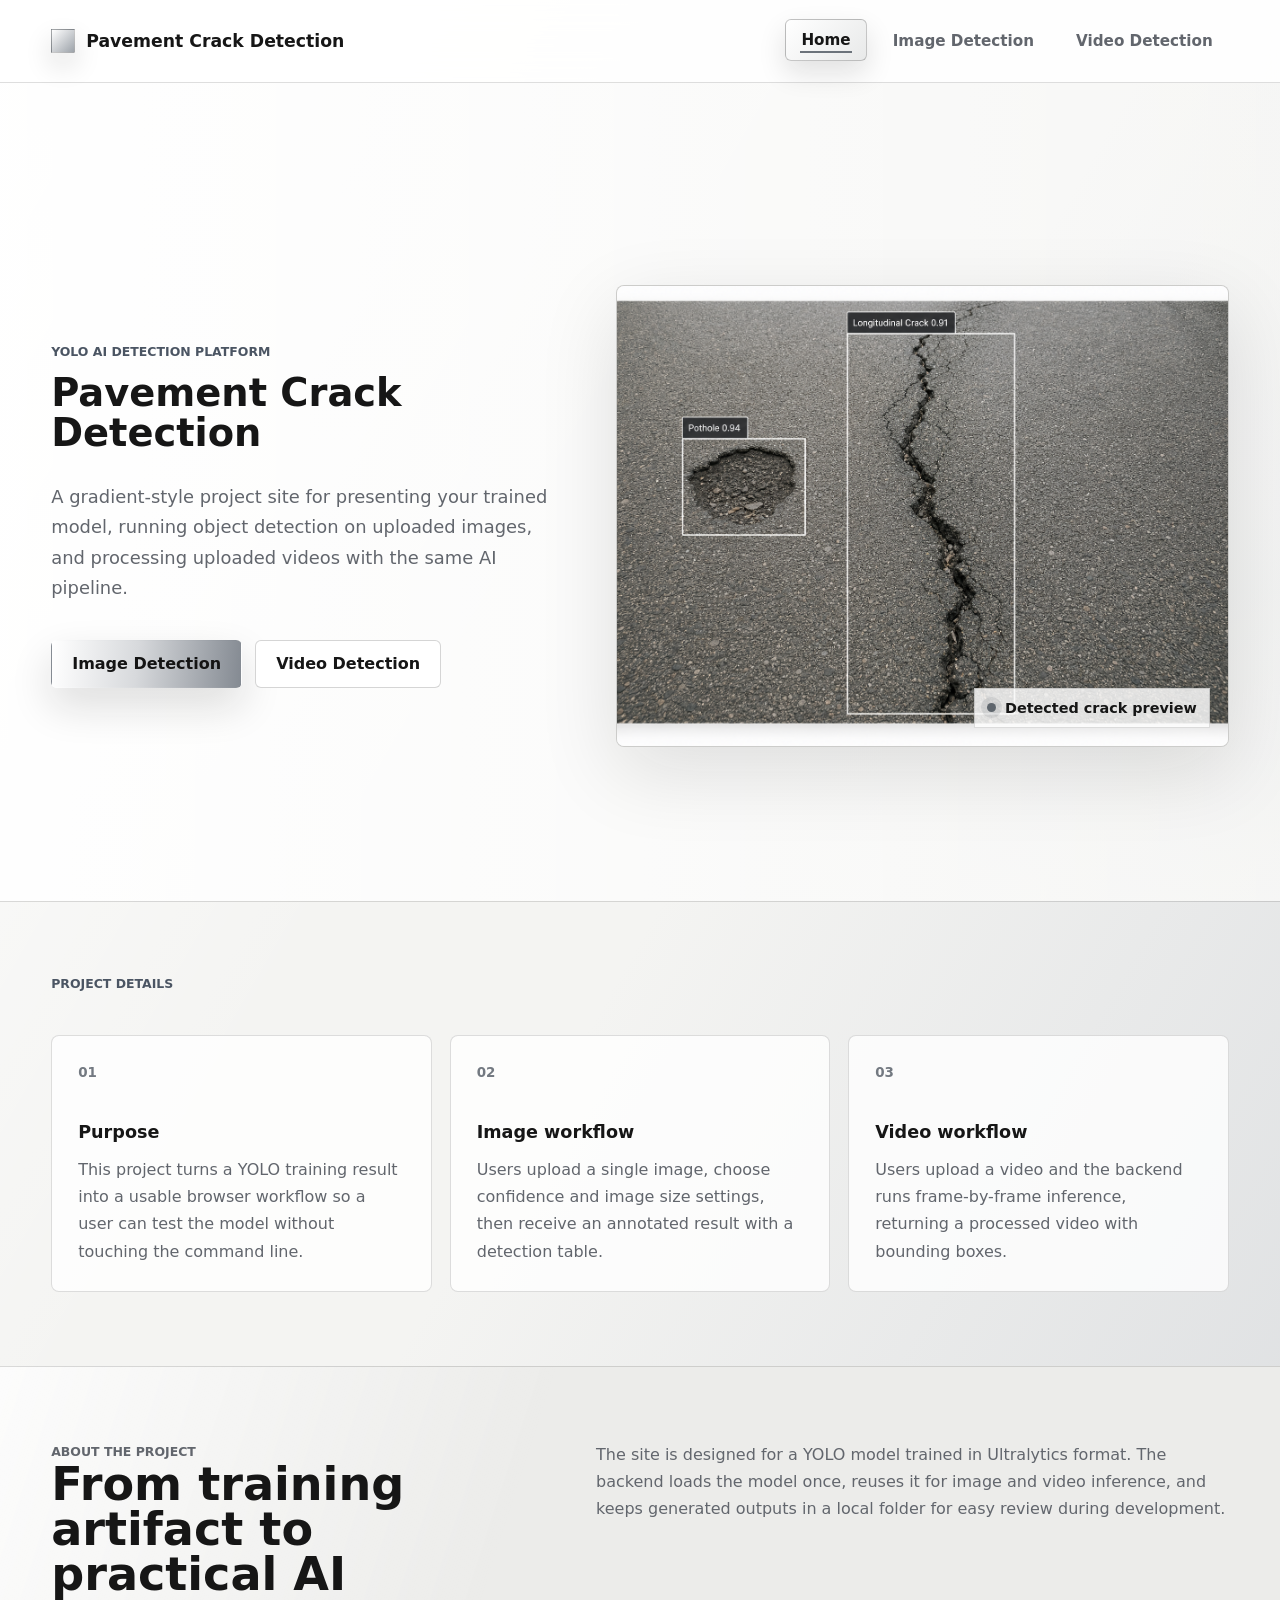
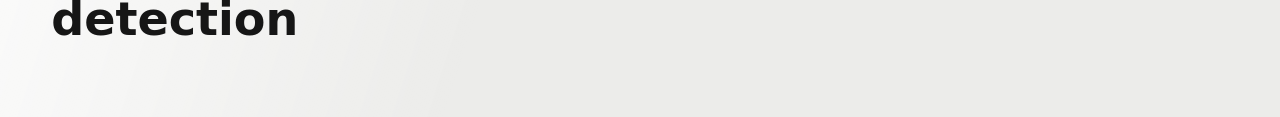
==== commit d3ae3311: "Add home background video" ====
--- a/static/index.html
+++ b/static/index.html
@@ -22,6 +22,10 @@
 
     <main>
       <section class="hero-shell">
+        <video class="hero-video-bg" autoplay muted loop playsinline aria-hidden="true">
+          <source src="assets/home-background.mp4" type="video/mp4">
+        </video>
+        <div class="hero-video-shade" aria-hidden="true"></div>
         <div class="hero-copy">
           <p class="eyebrow">YOLO AI Detection Platform</p>
           <h1>Pavement Crack Detection</h1>
--- a/static/assets/styles.css
+++ b/static/assets/styles.css
@@ -117,15 +117,39 @@
 }
 
 .hero-shell {
+  position: relative;
+  isolation: isolate;
   display: grid;
   grid-template-columns: minmax(0, 0.9fr) minmax(360px, 1.1fr);
   gap: clamp(30px, 5vw, 76px);
   align-items: center;
+  overflow: hidden;
   min-height: calc(100vh - 82px);
   padding: clamp(48px, 7vw, 96px) clamp(18px, 4vw, 64px) 42px;
 }
 
+.hero-video-bg,
+.hero-video-shade {
+  position: absolute;
+  inset: 0;
+  z-index: -2;
+}
+
+.hero-video-bg {
+  width: 100%;
+  height: 100%;
+  object-fit: cover;
+}
+
+.hero-video-shade {
+  z-index: -1;
+  background:
+    linear-gradient(90deg, rgba(255, 255, 255, 0.94), rgba(255, 255, 255, 0.68) 44%, rgba(255, 255, 255, 0.28)),
+    linear-gradient(0deg, rgba(244, 244, 242, 0.92), rgba(244, 244, 242, 0.24) 38%, rgba(244, 244, 242, 0.58));
+}
+
 .hero-copy {
+  padding: 26px 0;
   max-width: 680px;
 }
 
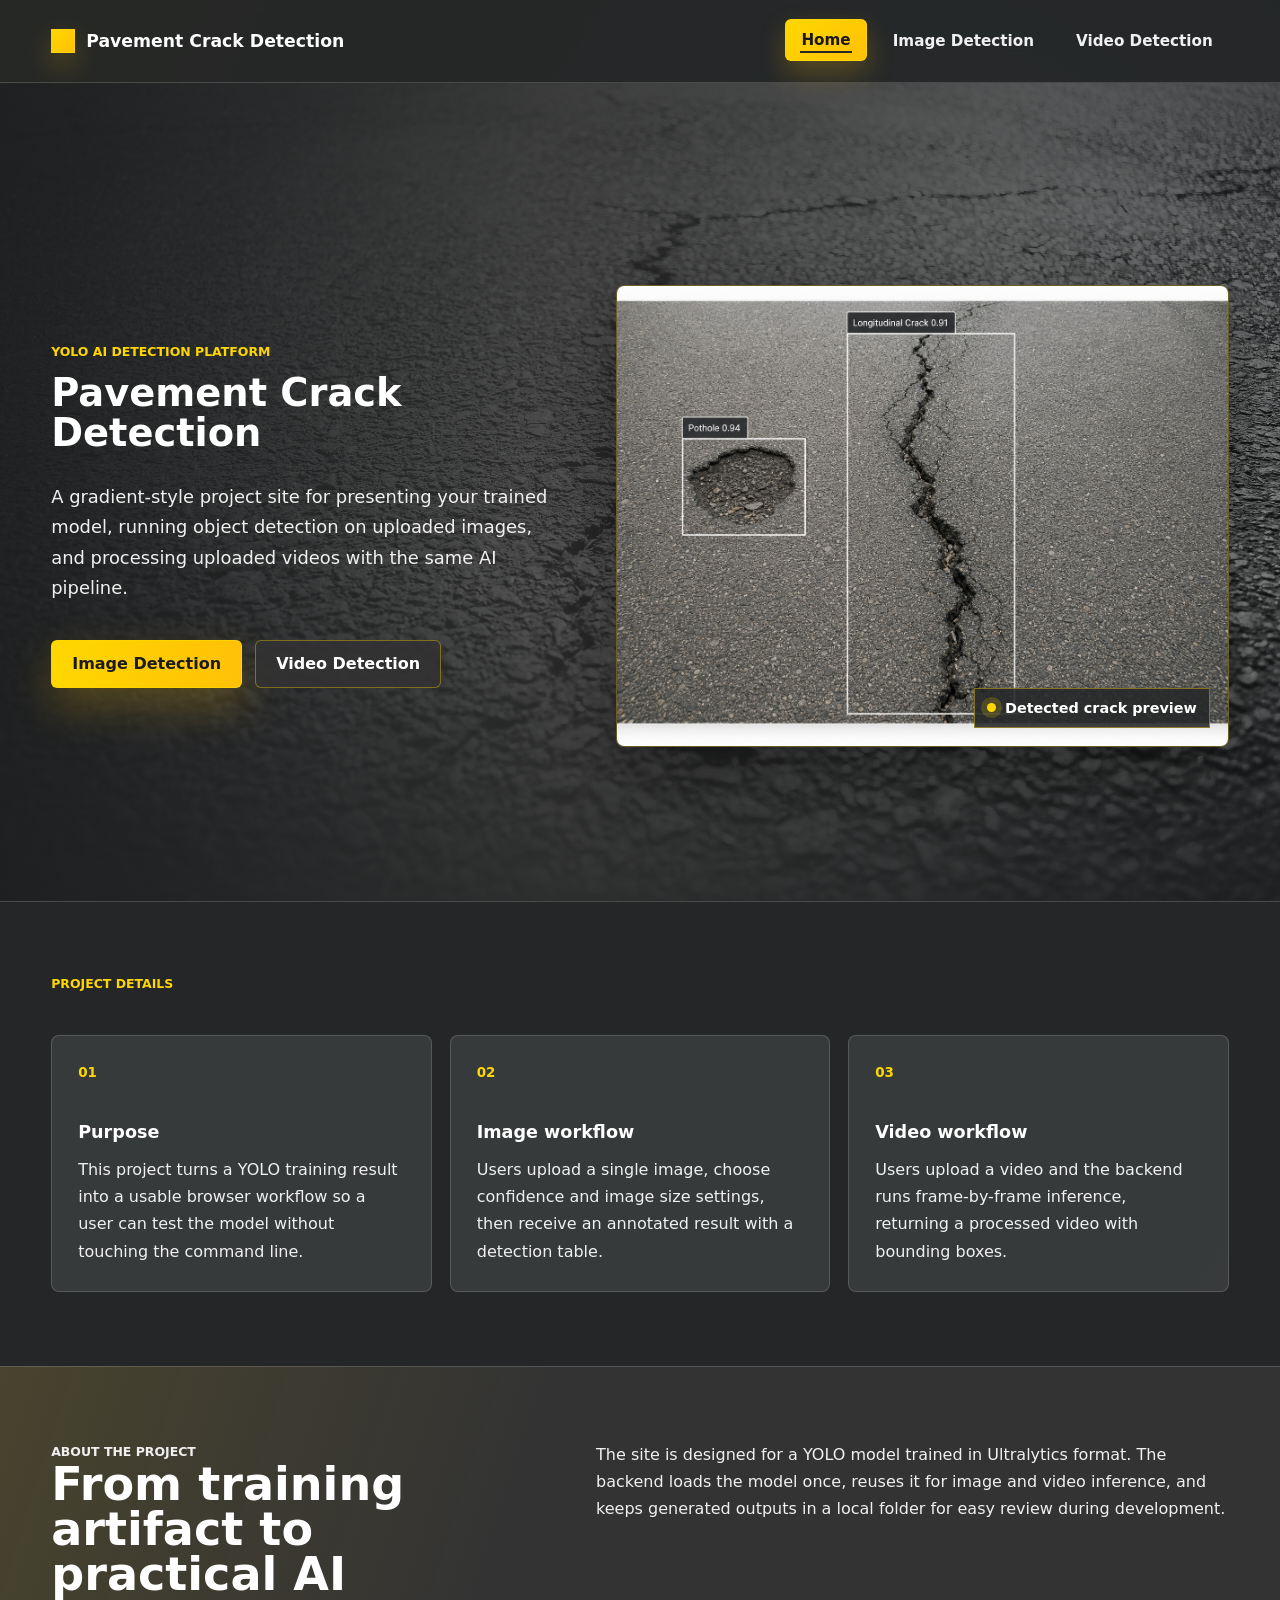
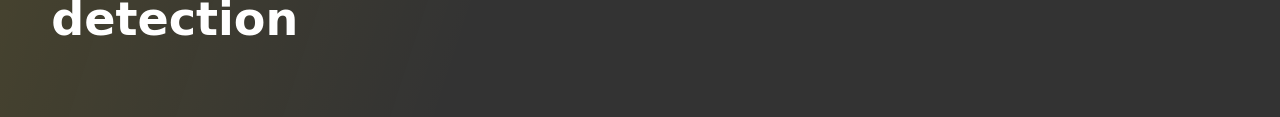
==== commit 9bd723b3: "Replace hero video with crack photo" ====
--- a/static/index.html
+++ b/static/index.html
@@ -22,9 +22,7 @@
 
     <main>
       <section class="hero-shell">
-        <video class="hero-video-bg" autoplay muted loop playsinline aria-hidden="true">
-          <source src="assets/home-background.mp4" type="video/mp4">
-        </video>
+        <img class="hero-image-bg" src="assets/hero-crack-background.jpg" alt="" aria-hidden="true">
         <div class="hero-video-shade" aria-hidden="true"></div>
         <div class="hero-copy">
           <p class="eyebrow">YOLO AI Detection Platform</p>
--- a/static/assets/styles.css
+++ b/static/assets/styles.css
@@ -1,16 +1,17 @@
 :root {
-  color-scheme: light;
-  --ink: #161616;
-  --muted: #62666d;
-  --paper: #f4f4f2;
-  --surface: #ffffff;
-  --surface-strong: #ededeb;
-  --line: rgba(22, 22, 22, 0.14);
-  --cyan: #4b5563;
-  --pink: #8f949b;
-  --violet: #d8dadd;
-  --gold: #f1f1ef;
-  --shadow: 0 24px 80px rgba(18, 18, 18, 0.12);
+  color-scheme: dark;
+  --ink: #ffffff;
+  --muted: #d9d9d9;
+  --paper: #1d1f20;
+  --surface: #333333;
+  --surface-strong: #53565a;
+  --line: rgba(255, 255, 255, 0.16);
+  --crack: #ffd700;
+  --amber: #ffc107;
+  --danger: #dc3545;
+  --asphalt: #333333;
+  --asphalt-strong: #252728;
+  --shadow: 0 24px 80px rgba(0, 0, 0, 0.46);
   font-family: Inter, ui-sans-serif, system-ui, -apple-system, BlinkMacSystemFont, "Segoe UI", sans-serif;
 }
 
@@ -22,8 +23,9 @@
   margin: 0;
   min-height: 100vh;
   background:
-    linear-gradient(120deg, rgba(255, 255, 255, 0.94), transparent 38%),
-    linear-gradient(300deg, rgba(210, 213, 217, 0.7), transparent 48%),
+    linear-gradient(120deg, rgba(255, 215, 0, 0.14), transparent 34%),
+    linear-gradient(300deg, rgba(220, 53, 69, 0.1), transparent 48%),
+    radial-gradient(circle at 74% 18%, rgba(83, 86, 90, 0.72), transparent 34%),
     var(--paper);
   color: var(--ink);
 }
@@ -49,7 +51,7 @@
   gap: 18px;
   padding: 20px clamp(18px, 4vw, 64px);
   border-bottom: 1px solid var(--line);
-  background: rgba(255, 255, 255, 0.88);
+  background: rgba(37, 39, 40, 0.9);
   backdrop-filter: blur(18px);
 }
 
@@ -65,9 +67,9 @@
 .brand-mark {
   width: 24px;
   height: 24px;
-  border: 1px solid rgba(22, 22, 22, 0.22);
-  background: linear-gradient(135deg, #ffffff, #9da3aa);
-  box-shadow: 0 12px 28px rgba(22, 22, 22, 0.14);
+  border: 1px solid rgba(255, 215, 0, 0.64);
+  background: linear-gradient(135deg, var(--crack), var(--amber));
+  box-shadow: 0 12px 28px rgba(255, 193, 7, 0.24);
 }
 
 .nav-links {
@@ -83,7 +85,7 @@
   padding: 11px 15px;
   border: 1px solid transparent;
   border-radius: 6px;
-  color: var(--muted);
+  color: #f0f0f0;
   font-size: 0.95rem;
   font-weight: 720;
   transition: background 180ms ease, border-color 180ms ease, color 180ms ease, transform 180ms ease, box-shadow 180ms ease;
@@ -91,10 +93,10 @@
 
 .nav-links a:hover,
 .nav-links a[aria-current="page"] {
-  border-color: rgba(22, 22, 22, 0.24);
-  background: linear-gradient(135deg, #ffffff, #e8e9e9);
-  color: var(--ink);
-  box-shadow: 0 12px 28px rgba(18, 18, 18, 0.12);
+  border-color: rgba(255, 215, 0, 0.86);
+  background: linear-gradient(135deg, var(--crack), var(--amber));
+  color: #191919;
+  box-shadow: 0 12px 28px rgba(255, 193, 7, 0.24);
   transform: translateY(-1px);
 }
 
@@ -104,7 +106,7 @@
   bottom: 7px;
   left: 14px;
   height: 2px;
-  background: #6c737b;
+  background: #252728;
   content: "";
   transform: scaleX(0);
   transform-origin: center;
@@ -128,14 +130,14 @@
   padding: clamp(48px, 7vw, 96px) clamp(18px, 4vw, 64px) 42px;
 }
 
-.hero-video-bg,
+.hero-image-bg,
 .hero-video-shade {
   position: absolute;
   inset: 0;
   z-index: -2;
 }
 
-.hero-video-bg {
+.hero-image-bg {
   width: 100%;
   height: 100%;
   object-fit: cover;
@@ -144,8 +146,8 @@
 .hero-video-shade {
   z-index: -1;
   background:
-    linear-gradient(90deg, rgba(255, 255, 255, 0.94), rgba(255, 255, 255, 0.68) 44%, rgba(255, 255, 255, 0.28)),
-    linear-gradient(0deg, rgba(244, 244, 242, 0.92), rgba(244, 244, 242, 0.24) 38%, rgba(244, 244, 242, 0.58));
+    linear-gradient(90deg, rgba(29, 31, 32, 0.94), rgba(51, 51, 51, 0.72) 44%, rgba(29, 31, 32, 0.24)),
+    linear-gradient(0deg, rgba(29, 31, 32, 0.92), rgba(29, 31, 32, 0.24) 38%, rgba(29, 31, 32, 0.62));
 }
 
 .hero-copy {
@@ -155,7 +157,7 @@
 
 .eyebrow {
   margin: 0 0 14px;
-  color: #4b5563;
+  color: var(--crack);
   font-size: 0.78rem;
   font-weight: 860;
   letter-spacing: 0;
@@ -185,7 +187,7 @@
 }
 
 h2 span {
-  background: linear-gradient(100deg, #111111, #7d848c);
+  background: linear-gradient(100deg, var(--crack), #ffffff);
   -webkit-background-clip: text;
   background-clip: text;
   color: transparent;
@@ -199,7 +201,7 @@
 .lead {
   margin: 28px 0 0;
   max-width: 620px;
-  color: var(--muted);
+  color: #f0f0f0;
   font-size: 1.12rem;
   line-height: 1.7;
 }
@@ -217,22 +219,29 @@
   justify-content: center;
   min-height: 48px;
   padding: 0 20px;
-  border: 1px solid rgba(22, 22, 22, 0.18);
+  border: 1px solid rgba(255, 215, 0, 0.38);
   border-radius: 6px;
   cursor: pointer;
   font-weight: 820;
+  transition: border-color 180ms ease, box-shadow 180ms ease, transform 180ms ease;
+}
+
+.button:hover {
+  border-color: rgba(255, 215, 0, 0.86);
+  box-shadow: 0 14px 32px rgba(255, 193, 7, 0.18);
+  transform: translateY(-1px);
 }
 
 .button.primary {
-  border-color: transparent;
-  background: linear-gradient(95deg, #ffffff, #d7d9dc 45%, #848a92);
-  color: #141414;
-  box-shadow: 0 18px 42px rgba(22, 22, 22, 0.14);
+  border-color: rgba(255, 215, 0, 0.82);
+  background: linear-gradient(95deg, var(--crack), var(--amber));
+  color: #1b1b1b;
+  box-shadow: 0 18px 42px rgba(255, 193, 7, 0.24);
 }
 
 .button.secondary {
-  background: #ffffff;
-  color: var(--ink);
+  background: rgba(51, 51, 51, 0.88);
+  color: #ffffff;
 }
 
 .button.full {
@@ -253,9 +262,9 @@
 
 .signal-row span {
   padding: 8px 10px;
-  border: 1px solid rgba(22, 22, 22, 0.14);
-  background: rgba(255, 255, 255, 0.72);
-  color: #3b3f45;
+  border: 1px solid rgba(255, 215, 0, 0.22);
+  background: rgba(51, 51, 51, 0.72);
+  color: #f0f0f0;
   font-size: 0.86rem;
   font-weight: 760;
 }
@@ -264,9 +273,9 @@
   position: relative;
   min-height: 460px;
   overflow: hidden;
-  border: 1px solid rgba(22, 22, 22, 0.16);
+  border: 1px solid rgba(255, 215, 0, 0.26);
   border-radius: 8px;
-  background: #efefed;
+  background: var(--asphalt);
   box-shadow: var(--shadow);
 }
 
@@ -286,9 +295,9 @@
   align-items: center;
   gap: 9px;
   padding: 11px 12px;
-  border: 1px solid rgba(22, 22, 22, 0.14);
-  background: rgba(255, 255, 255, 0.82);
-  color: var(--ink);
+  border: 1px solid rgba(255, 215, 0, 0.42);
+  background: rgba(37, 39, 40, 0.88);
+  color: #ffffff;
   font-size: 0.9rem;
   font-weight: 780;
 }
@@ -297,19 +306,20 @@
   width: 9px;
   height: 9px;
   border-radius: 999px;
-  background: #5f666d;
-  box-shadow: 0 0 0 6px rgba(95, 102, 109, 0.14);
+  background: var(--crack);
+  box-shadow: 0 0 0 6px rgba(255, 215, 0, 0.18);
 }
 
 .content-band {
   padding: 74px clamp(18px, 4vw, 64px);
   border-top: 1px solid var(--line);
+  background: rgba(37, 39, 40, 0.94);
 }
 
 .content-band.light {
   background:
-    linear-gradient(108deg, rgba(255, 255, 255, 0.86), transparent 40%),
-    #ececea;
+    linear-gradient(108deg, rgba(255, 215, 0, 0.1), transparent 40%),
+    #333333;
 }
 
 .section-heading {
@@ -334,13 +344,13 @@
   padding: 26px;
   border: 1px solid var(--line);
   border-radius: 8px;
-  background: rgba(255, 255, 255, 0.78);
+  background: rgba(83, 86, 90, 0.42);
 }
 
 .card-index {
   display: inline-block;
   margin-bottom: 42px;
-  color: #737981;
+  color: var(--crack);
   font-size: 0.84rem;
   font-weight: 860;
 }
@@ -348,7 +358,7 @@
 .detail-card p,
 .about-layout p {
   margin: 0;
-  color: var(--muted);
+  color: #f0f0f0;
   line-height: 1.7;
 }
 
@@ -388,7 +398,7 @@
 .result-panel {
   border: 1px solid var(--line);
   border-radius: 8px;
-  background: rgba(255, 255, 255, 0.82);
+  background: rgba(51, 51, 51, 0.88);
   box-shadow: var(--shadow);
 }
 
@@ -405,9 +415,9 @@
   min-height: 146px;
   align-content: center;
   padding: 18px;
-  border: 1px dashed rgba(22, 22, 22, 0.28);
+  border: 1px dashed rgba(255, 215, 0, 0.46);
   border-radius: 8px;
-  background: rgba(247, 247, 245, 0.95);
+  background: rgba(37, 39, 40, 0.9);
   cursor: pointer;
 }
 
@@ -425,7 +435,7 @@
 }
 
 .file-drop-meta {
-  color: var(--muted);
+  color: #f0f0f0;
 }
 
 .field-row {
@@ -434,7 +444,7 @@
 }
 
 .field-row label {
-  color: #22252a;
+  color: #ffffff;
   font-size: 0.92rem;
   font-weight: 780;
 }
@@ -447,7 +457,7 @@
 }
 
 input[type="range"] {
-  accent-color: #70757d;
+  accent-color: var(--crack);
 }
 
 select,
@@ -455,26 +465,26 @@
   width: 100%;
   min-height: 43px;
   padding: 0 10px;
-  border: 1px solid rgba(22, 22, 22, 0.16);
+  border: 1px solid rgba(255, 215, 0, 0.28);
   border-radius: 6px;
-  background: #ffffff;
-  color: var(--ink);
+  background: #252728;
+  color: #ffffff;
 }
 
 .form-message {
   min-height: 42px;
   margin: 0;
-  color: var(--muted);
+  color: #f0f0f0;
   font-size: 0.92rem;
   line-height: 1.45;
 }
 
 .form-message[data-tone="success"] {
-  color: #3c6a45;
+  color: var(--crack);
 }
 
 .form-message[data-tone="error"] {
-  color: #9d3f32;
+  color: var(--danger);
 }
 
 .result-panel {
@@ -484,7 +494,7 @@
 .live-video-grid {
   display: grid;
   grid-template-columns: repeat(2, minmax(0, 1fr));
-  background: #f7f7f5;
+  background: #252728;
 }
 
 .video-slot {
@@ -500,7 +510,7 @@
   margin: 0;
   padding: 12px 16px;
   border-bottom: 1px solid var(--line);
-  color: var(--muted);
+  color: var(--crack);
   font-size: 0.78rem;
   font-weight: 840;
   text-transform: uppercase;
@@ -511,13 +521,13 @@
   place-items: center;
   min-height: 460px;
   background:
-    linear-gradient(135deg, rgba(255, 255, 255, 0.92), transparent 36%),
-    linear-gradient(315deg, rgba(200, 204, 209, 0.45), transparent 42%),
-    #eeeeec;
+    linear-gradient(135deg, rgba(255, 215, 0, 0.12), transparent 36%),
+    linear-gradient(315deg, rgba(83, 86, 90, 0.55), transparent 42%),
+    #252728;
 }
 
 .result-media.empty {
-  color: #4b5057;
+  color: #f0f0f0;
   font-weight: 780;
 }
 
@@ -535,20 +545,20 @@
 
 .stream-frame {
   min-height: 330px;
-  background: #eeeeec;
+  background: #252728;
 }
 
 .progress-track {
   height: 8px;
   border-top: 1px solid var(--line);
-  background: #e4e4e1;
+  background: #252728;
 }
 
 .progress-track span {
   display: block;
   width: 0;
   height: 100%;
-  background: linear-gradient(90deg, #343a40, #aeb3b8);
+  background: linear-gradient(90deg, var(--crack), var(--amber));
   transition: width 220ms ease;
 }
 
@@ -582,9 +592,28 @@
   display: none;
 }
 
+.video-detection-log {
+  border-top: 1px solid var(--line);
+  background: rgba(37, 39, 40, 0.74);
+}
+
+.log-heading {
+  display: flex;
+  align-items: center;
+  justify-content: space-between;
+  gap: 16px;
+  padding: 16px;
+}
+
+.log-note {
+  margin: 0;
+  color: #f0f0f0;
+  font-size: 0.92rem;
+}
+
 .metric-label {
   margin: 0 0 5px;
-  color: var(--muted);
+  color: var(--crack);
   font-size: 0.78rem;
   font-weight: 840;
   letter-spacing: 0;
@@ -615,14 +644,14 @@
 }
 
 th {
-  background: #f0f0ee;
-  color: #2f3338;
+  background: #53565a;
+  color: #ffffff;
   font-size: 0.82rem;
   text-transform: uppercase;
 }
 
 td {
-  color: #33373d;
+  color: #f0f0f0;
 }
 
 @media (max-width: 880px) {
